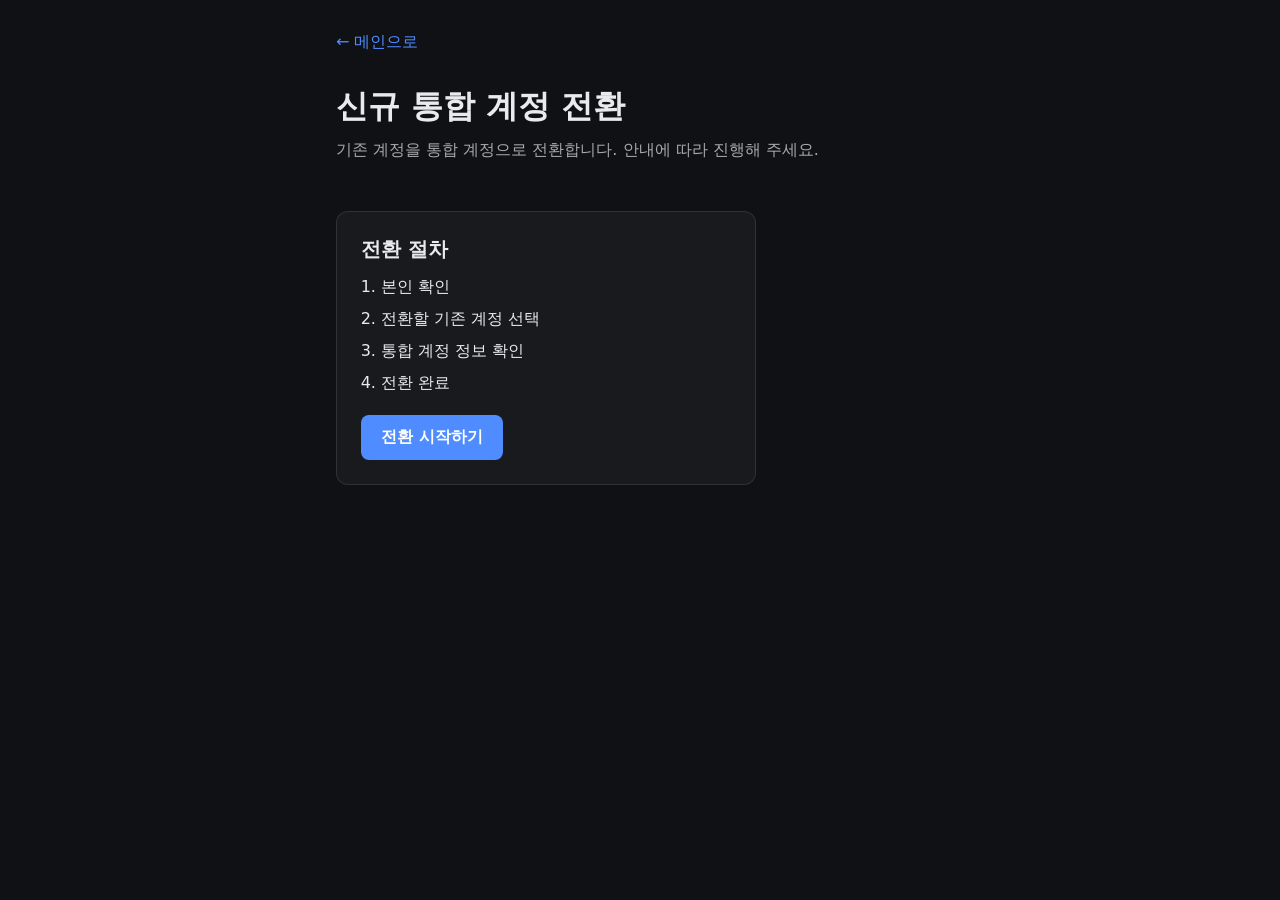
==== account-transfer.html @ d8d8a92e "feat: add account integration block and transfer page" ====
<!doctype html>
<html lang="ko">
  <head>
    <meta charset="utf-8" />
    <meta name="viewport" content="width=device-width, initial-scale=1" />
    <title>신규 통합 계정 전환</title>
    <link rel="stylesheet" href="css/style.css" />
  </head>
  <body>
    <main class="page">
      <nav class="page__nav">
        <a class="link-back" href="index.html">← 메인으로</a>
      </nav>

      <header class="page__header">
        <h1>신규 통합 계정 전환</h1>
        <p>기존 계정을 통합 계정으로 전환합니다. 안내에 따라 진행해 주세요.</p>
      </header>

      <section class="card">
        <h2 class="card__title">전환 절차</h2>
        <ol class="steps">
          <li>본인 확인</li>
          <li>전환할 기존 계정 선택</li>
          <li>통합 계정 정보 확인</li>
          <li>전환 완료</li>
        </ol>
        <a class="btn btn--primary" href="index.html">전환 시작하기</a>
      </section>
    </main>
    <script src="js/main.js"></script>
  </body>
</html>
---- css/style.css ----
:root {
  --color-bg: #0f1115;
  --color-fg: #e8eaed;
  --color-accent: #4f8cff;
  --space: 1rem;
}

* {
  box-sizing: border-box;
}

body {
  margin: 0;
  font-family: system-ui, -apple-system, "Segoe UI", Roboto, sans-serif;
  background: var(--color-bg);
  color: var(--color-fg);
}

.hero {
  min-height: 100vh;
  display: flex;
  flex-direction: column;
  align-items: center;
  justify-content: center;
  gap: var(--space);
  text-align: center;
  padding: var(--space);
}

.hero h1 {
  margin: 0;
  font-size: clamp(2rem, 6vw, 4rem);
  color: var(--color-accent);
}

.hero p {
  margin: 0;
  opacity: 0.7;
}

/* 카드 블럭 */
.card {
  width: min(420px, 90vw);
  margin-top: calc(var(--space) * 2);
  padding: calc(var(--space) * 1.5);
  background: rgba(255, 255, 255, 0.04);
  border: 1px solid rgba(255, 255, 255, 0.1);
  border-radius: 12px;
  text-align: left;
}

.card__title {
  margin: 0 0 0.5rem;
  font-size: 1.25rem;
}

.card__desc {
  margin: 0 0 var(--space);
  opacity: 0.7;
  line-height: 1.6;
}

/* 버튼 */
.btn {
  display: inline-block;
  padding: 0.75rem 1.25rem;
  border-radius: 8px;
  font-size: 1rem;
  font-weight: 600;
  text-decoration: none;
  cursor: pointer;
  transition: filter 0.15s ease;
}

.btn:hover {
  filter: brightness(1.1);
}

.btn--primary {
  background: var(--color-accent);
  color: #fff;
}

/* 일반 페이지 */
.page {
  max-width: 640px;
  margin: 0 auto;
  padding: calc(var(--space) * 2) var(--space);
  display: flex;
  flex-direction: column;
  gap: var(--space);
}

.page__nav {
  margin-bottom: var(--space);
}

.link-back {
  color: var(--color-accent);
  text-decoration: none;
}

.link-back:hover {
  text-decoration: underline;
}

.page__header h1 {
  margin: 0 0 0.5rem;
}

.page__header p {
  margin: 0;
  opacity: 0.7;
  line-height: 1.6;
}

.steps {
  margin: 0 0 var(--space);
  padding-left: 1.25rem;
  line-height: 2;
}
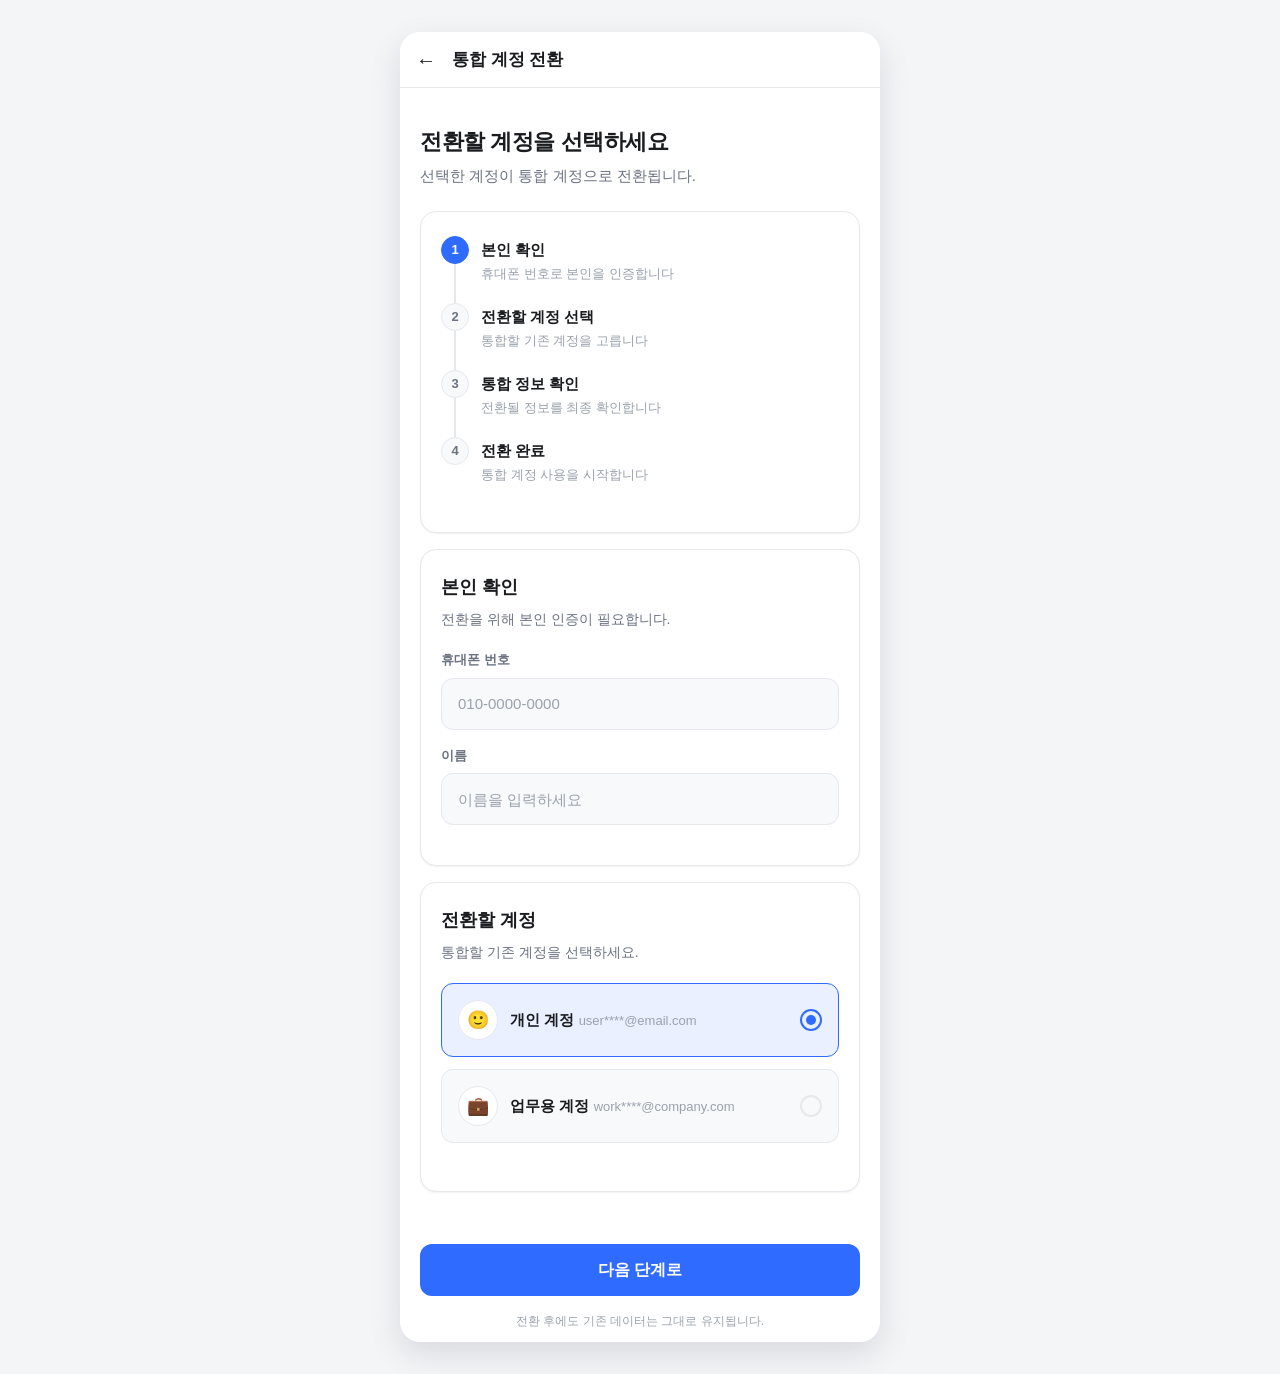
==== commit 4a62e948: "style: build proper mobile/web UX mockup design system" ====
--- a/account-transfer.html
+++ b/account-transfer.html
@@ -7,27 +7,116 @@
     <link rel="stylesheet" href="css/style.css" />
   </head>
   <body>
-    <main class="page">
-      <nav class="page__nav">
-        <a class="link-back" href="index.html">← 메인으로</a>
-      </nav>
-
-      <header class="page__header">
-        <h1>신규 통합 계정 전환</h1>
-        <p>기존 계정을 통합 계정으로 전환합니다. 안내에 따라 진행해 주세요.</p>
+    <div class="app">
+      <header class="appbar">
+        <a class="appbar__back" href="index.html" aria-label="뒤로 가기">←</a>
+        <h1 class="appbar__title">통합 계정 전환</h1>
       </header>
 
-      <section class="card">
-        <h2 class="card__title">전환 절차</h2>
-        <ol class="steps">
-          <li>본인 확인</li>
-          <li>전환할 기존 계정 선택</li>
-          <li>통합 계정 정보 확인</li>
-          <li>전환 완료</li>
-        </ol>
-        <a class="btn btn--primary" href="index.html">전환 시작하기</a>
-      </section>
-    </main>
+      <main class="content">
+        <section class="hero">
+          <h2 class="hero__title" style="font-size: 22px">
+            전환할 계정을 선택하세요
+          </h2>
+          <p class="hero__desc">선택한 계정이 통합 계정으로 전환됩니다.</p>
+        </section>
+
+        <!-- 진행 단계 -->
+        <section class="card" aria-label="전환 절차">
+          <ol class="steps">
+            <li class="steps__item steps__item--active">
+              <span class="steps__num">1</span>
+              <div class="steps__body">
+                <p class="steps__label">본인 확인</p>
+                <p class="steps__sub">휴대폰 번호로 본인을 인증합니다</p>
+              </div>
+            </li>
+            <li class="steps__item">
+              <span class="steps__num">2</span>
+              <div class="steps__body">
+                <p class="steps__label">전환할 계정 선택</p>
+                <p class="steps__sub">통합할 기존 계정을 고릅니다</p>
+              </div>
+            </li>
+            <li class="steps__item">
+              <span class="steps__num">3</span>
+              <div class="steps__body">
+                <p class="steps__label">통합 정보 확인</p>
+                <p class="steps__sub">전환될 정보를 최종 확인합니다</p>
+              </div>
+            </li>
+            <li class="steps__item">
+              <span class="steps__num">4</span>
+              <div class="steps__body">
+                <p class="steps__label">전환 완료</p>
+                <p class="steps__sub">통합 계정 사용을 시작합니다</p>
+              </div>
+            </li>
+          </ol>
+        </section>
+
+        <!-- 본인 확인 폼 -->
+        <section class="card">
+          <h3 class="card__title">본인 확인</h3>
+          <p class="card__desc">전환을 위해 본인 인증이 필요합니다.</p>
+
+          <div class="field">
+            <label class="field__label" for="phone">휴대폰 번호</label>
+            <input
+              class="field__input"
+              id="phone"
+              type="tel"
+              inputmode="numeric"
+              placeholder="010-0000-0000"
+            />
+          </div>
+
+          <div class="field">
+            <label class="field__label" for="name">이름</label>
+            <input
+              class="field__input"
+              id="name"
+              type="text"
+              placeholder="이름을 입력하세요"
+            />
+          </div>
+        </section>
+
+        <!-- 전환할 계정 목록 -->
+        <section class="card">
+          <h3 class="card__title">전환할 계정</h3>
+          <p class="card__desc">통합할 기존 계정을 선택하세요.</p>
+
+          <div class="account-list">
+            <label class="account account--selected">
+              <span class="account__avatar" aria-hidden="true">🙂</span>
+              <span class="account__meta">
+                <span class="account__name">개인 계정</span>
+                <span class="account__id">user****@email.com</span>
+              </span>
+              <span class="account__radio" aria-hidden="true"></span>
+            </label>
+
+            <label class="account">
+              <span class="account__avatar" aria-hidden="true">💼</span>
+              <span class="account__meta">
+                <span class="account__name">업무용 계정</span>
+                <span class="account__id">work****@company.com</span>
+              </span>
+              <span class="account__radio" aria-hidden="true"></span>
+            </label>
+          </div>
+        </section>
+      </main>
+
+      <!-- 하단 고정 액션 -->
+      <div class="actionbar">
+        <a class="btn btn--primary btn--block" href="index.html">
+          다음 단계로
+        </a>
+        <p class="helper-text">전환 후에도 기존 데이터는 그대로 유지됩니다.</p>
+      </div>
+    </div>
     <script src="js/main.js"></script>
   </body>
 </html>
--- a/css/style.css
+++ b/css/style.css
@@ -1,121 +1,508 @@
+/* =========================================================
+   Design Tokens
+   ========================================================= */
 :root {
-  --color-bg: #0f1115;
-  --color-fg: #e8eaed;
-  --color-accent: #4f8cff;
-  --space: 1rem;
-}
-
+  /* Color */
+  --color-bg: #f4f5f7;
+  --color-surface: #ffffff;
+  --color-surface-2: #f8f9fb;
+  --color-border: #e6e8ec;
+  --color-text: #1a1c1f;
+  --color-text-sub: #6b7280;
+  --color-text-weak: #9aa1ac;
+  --color-primary: #2f6bff;
+  --color-primary-press: #1f56e0;
+  --color-primary-weak: #eaf0ff;
+  --color-success: #12b76a;
+
+  /* Spacing */
+  --sp-1: 4px;
+  --sp-2: 8px;
+  --sp-3: 12px;
+  --sp-4: 16px;
+  --sp-5: 20px;
+  --sp-6: 24px;
+  --sp-8: 32px;
+  --sp-10: 40px;
+
+  /* Radius */
+  --r-sm: 8px;
+  --r-md: 12px;
+  --r-lg: 16px;
+  --r-xl: 20px;
+  --r-full: 999px;
+
+  /* Shadow */
+  --shadow-sm: 0 1px 2px rgba(16, 24, 40, 0.06);
+  --shadow-md: 0 4px 16px rgba(16, 24, 40, 0.08);
+  --shadow-lg: 0 12px 32px rgba(16, 24, 40, 0.12);
+
+  /* Layout */
+  --app-max: 480px;
+}
+
+/* =========================================================
+   Base
+   ========================================================= */
 * {
   box-sizing: border-box;
 }
 
+html,
 body {
   margin: 0;
-  font-family: system-ui, -apple-system, "Segoe UI", Roboto, sans-serif;
+  padding: 0;
+}
+
+body {
+  font-family: -apple-system, BlinkMacSystemFont, "Apple SD Gothic Neo",
+    "Pretendard", "Segoe UI", Roboto, "Noto Sans KR", sans-serif;
   background: var(--color-bg);
-  color: var(--color-fg);
-}
-
+  color: var(--color-text);
+  line-height: 1.5;
+  -webkit-font-smoothing: antialiased;
+}
+
+a {
+  color: inherit;
+  text-decoration: none;
+}
+
+ul,
+ol {
+  margin: 0;
+  padding: 0;
+  list-style: none;
+}
+
+/* =========================================================
+   App Shell (mobile-first, centered on web)
+   ========================================================= */
+.app {
+  max-width: var(--app-max);
+  min-height: 100vh;
+  margin: 0 auto;
+  background: var(--color-surface);
+  display: flex;
+  flex-direction: column;
+}
+
+/* App bar */
+.appbar {
+  position: sticky;
+  top: 0;
+  z-index: 10;
+  height: 56px;
+  display: flex;
+  align-items: center;
+  gap: var(--sp-2);
+  padding: 0 var(--sp-4);
+  background: rgba(255, 255, 255, 0.9);
+  backdrop-filter: saturate(180%) blur(8px);
+  border-bottom: 1px solid var(--color-border);
+}
+
+.appbar__back {
+  display: inline-flex;
+  align-items: center;
+  justify-content: center;
+  width: 36px;
+  height: 36px;
+  margin-left: -8px;
+  border-radius: var(--r-full);
+  font-size: 20px;
+  color: var(--color-text);
+}
+
+.appbar__back:active {
+  background: var(--color-surface-2);
+}
+
+.appbar__title {
+  font-size: 17px;
+  font-weight: 700;
+  margin: 0;
+}
+
+.appbar__brand {
+  font-size: 18px;
+  font-weight: 800;
+  letter-spacing: -0.02em;
+  color: var(--color-primary);
+}
+
+/* Main content */
+.content {
+  flex: 1;
+  padding: var(--sp-6) var(--sp-5) var(--sp-10);
+}
+
+/* =========================================================
+   Hero
+   ========================================================= */
 .hero {
-  min-height: 100vh;
+  padding: var(--sp-4) 0 var(--sp-6);
+}
+
+.hero__badge {
+  display: inline-block;
+  padding: 4px 10px;
+  margin-bottom: var(--sp-3);
+  background: var(--color-primary-weak);
+  color: var(--color-primary);
+  font-size: 12px;
+  font-weight: 700;
+  border-radius: var(--r-full);
+}
+
+.hero__title {
+  margin: 0 0 var(--sp-2);
+  font-size: 26px;
+  font-weight: 800;
+  letter-spacing: -0.02em;
+  line-height: 1.3;
+}
+
+.hero__desc {
+  margin: 0;
+  color: var(--color-text-sub);
+  font-size: 15px;
+}
+
+/* =========================================================
+   Card
+   ========================================================= */
+.card {
+  background: var(--color-surface);
+  border: 1px solid var(--color-border);
+  border-radius: var(--r-lg);
+  padding: var(--sp-6) var(--sp-5);
+  box-shadow: var(--shadow-sm);
+}
+
+.card + .card {
+  margin-top: var(--sp-4);
+}
+
+.card__icon {
+  width: 48px;
+  height: 48px;
+  display: flex;
+  align-items: center;
+  justify-content: center;
+  margin-bottom: var(--sp-4);
+  background: var(--color-primary-weak);
+  color: var(--color-primary);
+  border-radius: var(--r-md);
+  font-size: 24px;
+}
+
+.card__title {
+  margin: 0 0 var(--sp-2);
+  font-size: 18px;
+  font-weight: 700;
+}
+
+.card__desc {
+  margin: 0 0 var(--sp-5);
+  color: var(--color-text-sub);
+  font-size: 14px;
+}
+
+/* Benefit list */
+.benefits {
   display: flex;
   flex-direction: column;
+  gap: var(--sp-3);
+  margin-bottom: var(--sp-6);
+}
+
+.benefits li {
+  display: flex;
+  align-items: flex-start;
+  gap: var(--sp-2);
+  font-size: 14px;
+  color: var(--color-text);
+}
+
+.benefits li::before {
+  content: "✓";
+  flex-shrink: 0;
+  width: 20px;
+  height: 20px;
+  display: inline-flex;
   align-items: center;
   justify-content: center;
-  gap: var(--space);
+  background: var(--color-primary-weak);
+  color: var(--color-primary);
+  border-radius: var(--r-full);
+  font-size: 12px;
+  font-weight: 700;
+  margin-top: 1px;
+}
+
+/* =========================================================
+   Steps
+   ========================================================= */
+.steps {
+  display: flex;
+  flex-direction: column;
+  gap: 0;
+  margin-bottom: var(--sp-6);
+}
+
+.steps__item {
+  position: relative;
+  display: flex;
+  gap: var(--sp-3);
+  padding-bottom: var(--sp-5);
+}
+
+.steps__item:last-child {
+  padding-bottom: 0;
+}
+
+/* connector line */
+.steps__item:not(:last-child)::before {
+  content: "";
+  position: absolute;
+  left: 13px;
+  top: 28px;
+  bottom: 0;
+  width: 2px;
+  background: var(--color-border);
+}
+
+.steps__num {
+  flex-shrink: 0;
+  width: 28px;
+  height: 28px;
+  display: flex;
+  align-items: center;
+  justify-content: center;
+  background: var(--color-surface-2);
+  color: var(--color-text-sub);
+  border: 1px solid var(--color-border);
+  border-radius: var(--r-full);
+  font-size: 13px;
+  font-weight: 700;
+  z-index: 1;
+}
+
+.steps__item--active .steps__num {
+  background: var(--color-primary);
+  color: #fff;
+  border-color: var(--color-primary);
+}
+
+.steps__body {
+  padding-top: 3px;
+}
+
+.steps__label {
+  margin: 0;
+  font-size: 15px;
+  font-weight: 600;
+}
+
+.steps__sub {
+  margin: 2px 0 0;
+  font-size: 13px;
+  color: var(--color-text-weak);
+}
+
+/* =========================================================
+   Form
+   ========================================================= */
+.field {
+  margin-bottom: var(--sp-4);
+}
+
+.field__label {
+  display: block;
+  margin-bottom: var(--sp-2);
+  font-size: 13px;
+  font-weight: 600;
+  color: var(--color-text-sub);
+}
+
+.field__input {
+  width: 100%;
+  height: 52px;
+  padding: 0 var(--sp-4);
+  background: var(--color-surface-2);
+  border: 1px solid var(--color-border);
+  border-radius: var(--r-md);
+  font-size: 15px;
+  color: var(--color-text);
+  outline: none;
+  transition: border-color 0.15s ease, background 0.15s ease;
+}
+
+.field__input::placeholder {
+  color: var(--color-text-weak);
+}
+
+.field__input:focus {
+  border-color: var(--color-primary);
+  background: #fff;
+}
+
+/* Selectable account row */
+.account-list {
+  display: flex;
+  flex-direction: column;
+  gap: var(--sp-3);
+  margin-bottom: var(--sp-6);
+}
+
+.account {
+  display: flex;
+  align-items: center;
+  gap: var(--sp-3);
+  padding: var(--sp-4);
+  background: var(--color-surface-2);
+  border: 1px solid var(--color-border);
+  border-radius: var(--r-md);
+  cursor: pointer;
+  transition: border-color 0.15s ease, background 0.15s ease;
+}
+
+.account--selected {
+  border-color: var(--color-primary);
+  background: var(--color-primary-weak);
+}
+
+.account__avatar {
+  width: 40px;
+  height: 40px;
+  flex-shrink: 0;
+  display: flex;
+  align-items: center;
+  justify-content: center;
+  background: #fff;
+  border: 1px solid var(--color-border);
+  border-radius: var(--r-full);
+  font-size: 18px;
+}
+
+.account__meta {
+  flex: 1;
+  min-width: 0;
+}
+
+.account__name {
+  margin: 0;
+  font-size: 15px;
+  font-weight: 600;
+}
+
+.account__id {
+  margin: 2px 0 0;
+  font-size: 13px;
+  color: var(--color-text-weak);
+}
+
+.account__radio {
+  width: 22px;
+  height: 22px;
+  flex-shrink: 0;
+  border-radius: var(--r-full);
+  border: 2px solid var(--color-border);
+  position: relative;
+}
+
+.account--selected .account__radio {
+  border-color: var(--color-primary);
+}
+
+.account--selected .account__radio::after {
+  content: "";
+  position: absolute;
+  inset: 4px;
+  background: var(--color-primary);
+  border-radius: var(--r-full);
+}
+
+/* =========================================================
+   Buttons
+   ========================================================= */
+.btn {
+  display: inline-flex;
+  align-items: center;
+  justify-content: center;
+  gap: var(--sp-2);
+  height: 52px;
+  padding: 0 var(--sp-5);
+  border: none;
+  border-radius: var(--r-md);
+  font-size: 16px;
+  font-weight: 700;
+  font-family: inherit;
+  cursor: pointer;
+  transition: background 0.15s ease, transform 0.05s ease;
+  -webkit-tap-highlight-color: transparent;
+}
+
+.btn:active {
+  transform: scale(0.99);
+}
+
+.btn--primary {
+  background: var(--color-primary);
+  color: #fff;
+}
+
+.btn--primary:hover {
+  background: var(--color-primary-press);
+}
+
+.btn--ghost {
+  background: var(--color-surface-2);
+  color: var(--color-text);
+}
+
+.btn--block {
+  width: 100%;
+}
+
+/* Sticky bottom action bar (mobile pattern) */
+.actionbar {
+  position: sticky;
+  bottom: 0;
+  padding: var(--sp-3) var(--sp-5)
+    calc(var(--sp-3) + env(safe-area-inset-bottom, 0px));
+  background: linear-gradient(
+    to top,
+    var(--color-surface) 70%,
+    rgba(255, 255, 255, 0)
+  );
+}
+
+.helper-text {
+  margin: var(--sp-4) 0 0;
+  font-size: 12px;
+  color: var(--color-text-weak);
   text-align: center;
-  padding: var(--space);
-}
-
-.hero h1 {
-  margin: 0;
-  font-size: clamp(2rem, 6vw, 4rem);
-  color: var(--color-accent);
-}
-
-.hero p {
-  margin: 0;
-  opacity: 0.7;
-}
-
-/* 카드 블럭 */
-.card {
-  width: min(420px, 90vw);
-  margin-top: calc(var(--space) * 2);
-  padding: calc(var(--space) * 1.5);
-  background: rgba(255, 255, 255, 0.04);
-  border: 1px solid rgba(255, 255, 255, 0.1);
-  border-radius: 12px;
-  text-align: left;
-}
-
-.card__title {
-  margin: 0 0 0.5rem;
-  font-size: 1.25rem;
-}
-
-.card__desc {
-  margin: 0 0 var(--space);
-  opacity: 0.7;
-  line-height: 1.6;
-}
-
-/* 버튼 */
-.btn {
-  display: inline-block;
-  padding: 0.75rem 1.25rem;
-  border-radius: 8px;
-  font-size: 1rem;
-  font-weight: 600;
-  text-decoration: none;
-  cursor: pointer;
-  transition: filter 0.15s ease;
-}
-
-.btn:hover {
-  filter: brightness(1.1);
-}
-
-.btn--primary {
-  background: var(--color-accent);
-  color: #fff;
-}
-
-/* 일반 페이지 */
-.page {
-  max-width: 640px;
-  margin: 0 auto;
-  padding: calc(var(--space) * 2) var(--space);
-  display: flex;
-  flex-direction: column;
-  gap: var(--space);
-}
-
-.page__nav {
-  margin-bottom: var(--space);
-}
-
-.link-back {
-  color: var(--color-accent);
-  text-decoration: none;
-}
-
-.link-back:hover {
-  text-decoration: underline;
-}
-
-.page__header h1 {
-  margin: 0 0 0.5rem;
-}
-
-.page__header p {
-  margin: 0;
-  opacity: 0.7;
-  line-height: 1.6;
-}
-
-.steps {
-  margin: 0 0 var(--space);
-  padding-left: 1.25rem;
-  line-height: 2;
-}
+}
+
+/* =========================================================
+   Responsive — web (wider viewport)
+   ========================================================= */
+@media (min-width: 768px) {
+  body {
+    padding: var(--sp-8) 0;
+  }
+
+  .app {
+    min-height: auto;
+    border-radius: var(--r-xl);
+    box-shadow: var(--shadow-lg);
+    overflow: hidden;
+  }
+
+  .actionbar {
+    position: static;
+    background: none;
+  }
+}
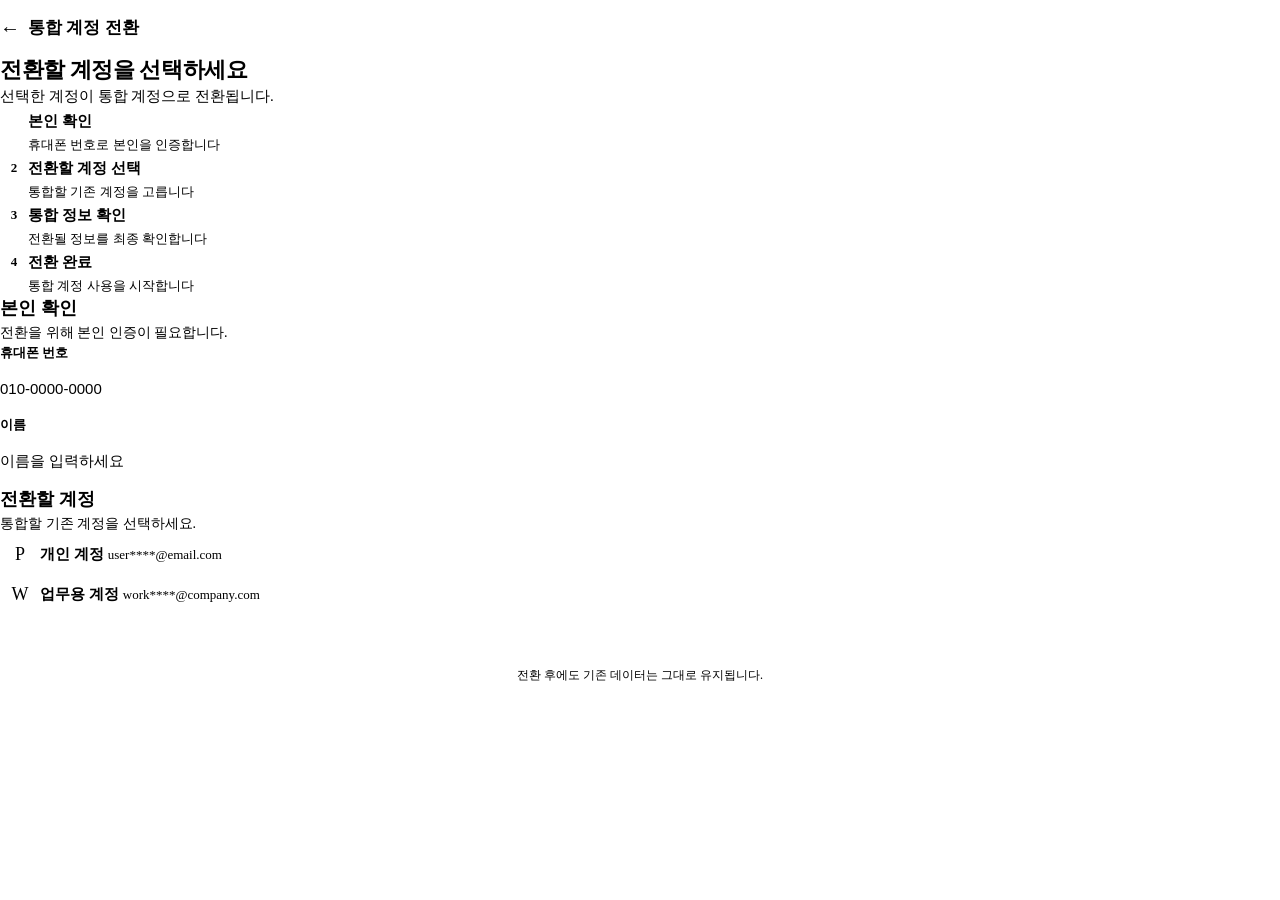
==== commit f637e06f: "fix: remove region toggle and emojis, make S3 auto-discovered per plan" ====
--- a/account-transfer.html
+++ b/account-transfer.html
@@ -89,7 +89,7 @@
 
           <div class="account-list">
             <label class="account account--selected">
-              <span class="account__avatar" aria-hidden="true">🙂</span>
+              <span class="account__avatar" aria-hidden="true">P</span>
               <span class="account__meta">
                 <span class="account__name">개인 계정</span>
                 <span class="account__id">user****@email.com</span>
@@ -98,7 +98,7 @@
             </label>
 
             <label class="account">
-              <span class="account__avatar" aria-hidden="true">💼</span>
+              <span class="account__avatar" aria-hidden="true">W</span>
               <span class="account__meta">
                 <span class="account__name">업무용 계정</span>
                 <span class="account__id">work****@company.com</span>
--- a/css/style.css
+++ b/css/style.css
@@ -1,45 +1,7 @@
 /* =========================================================
-   Design Tokens
-   ========================================================= */
-:root {
-  /* Color */
-  --color-bg: #f4f5f7;
-  --color-surface: #ffffff;
-  --color-surface-2: #f8f9fb;
-  --color-border: #e6e8ec;
-  --color-text: #1a1c1f;
-  --color-text-sub: #6b7280;
-  --color-text-weak: #9aa1ac;
-  --color-primary: #2f6bff;
-  --color-primary-press: #1f56e0;
-  --color-primary-weak: #eaf0ff;
-  --color-success: #12b76a;
-
-  /* Spacing */
-  --sp-1: 4px;
-  --sp-2: 8px;
-  --sp-3: 12px;
-  --sp-4: 16px;
-  --sp-5: 20px;
-  --sp-6: 24px;
-  --sp-8: 32px;
-  --sp-10: 40px;
-
-  /* Radius */
-  --r-sm: 8px;
-  --r-md: 12px;
-  --r-lg: 16px;
-  --r-xl: 20px;
-  --r-full: 999px;
-
-  /* Shadow */
-  --shadow-sm: 0 1px 2px rgba(16, 24, 40, 0.06);
-  --shadow-md: 0 4px 16px rgba(16, 24, 40, 0.08);
-  --shadow-lg: 0 12px 32px rgba(16, 24, 40, 0.12);
-
-  /* Layout */
-  --app-max: 480px;
-}
+   style.css — Base 리셋 + 앱 셸/기존 컴포넌트
+   토큰은 tokens.css에서 로드된다. 로드 순서: tokens.css → style.css → components.css → [page].css
+   ========================================================= */
 
 /* =========================================================
    Base
@@ -55,8 +17,7 @@
 }
 
 body {
-  font-family: -apple-system, BlinkMacSystemFont, "Apple SD Gothic Neo",
-    "Pretendard", "Segoe UI", Roboto, "Noto Sans KR", sans-serif;
+  font-family: var(--font-sans);
   background: var(--color-bg);
   color: var(--color-text);
   line-height: 1.5;
@@ -97,7 +58,7 @@
   align-items: center;
   gap: var(--sp-2);
   padding: 0 var(--sp-4);
-  background: rgba(255, 255, 255, 0.9);
+  background: var(--surface);
   backdrop-filter: saturate(180%) blur(8px);
   border-bottom: 1px solid var(--color-border);
 }
@@ -182,6 +143,26 @@
 
 .card + .card {
   margin-top: var(--sp-4);
+}
+
+/* Clickable category card */
+.cat-card {
+  display: block;
+  color: inherit;
+  transition: box-shadow var(--dur-standard) var(--ease-standard),
+    transform 0.08s ease, border-color 0.12s ease;
+}
+.cat-card:hover {
+  box-shadow: var(--shadow-md);
+  border-color: var(--color-primary);
+}
+.cat-card:active { transform: scale(0.995); }
+.cat-card__go {
+  display: inline-block;
+  margin-top: var(--sp-4);
+  color: var(--color-primary);
+  font-size: var(--fs-body-s);
+  font-weight: var(--fw-semibold);
 }
 
 .card__icon {
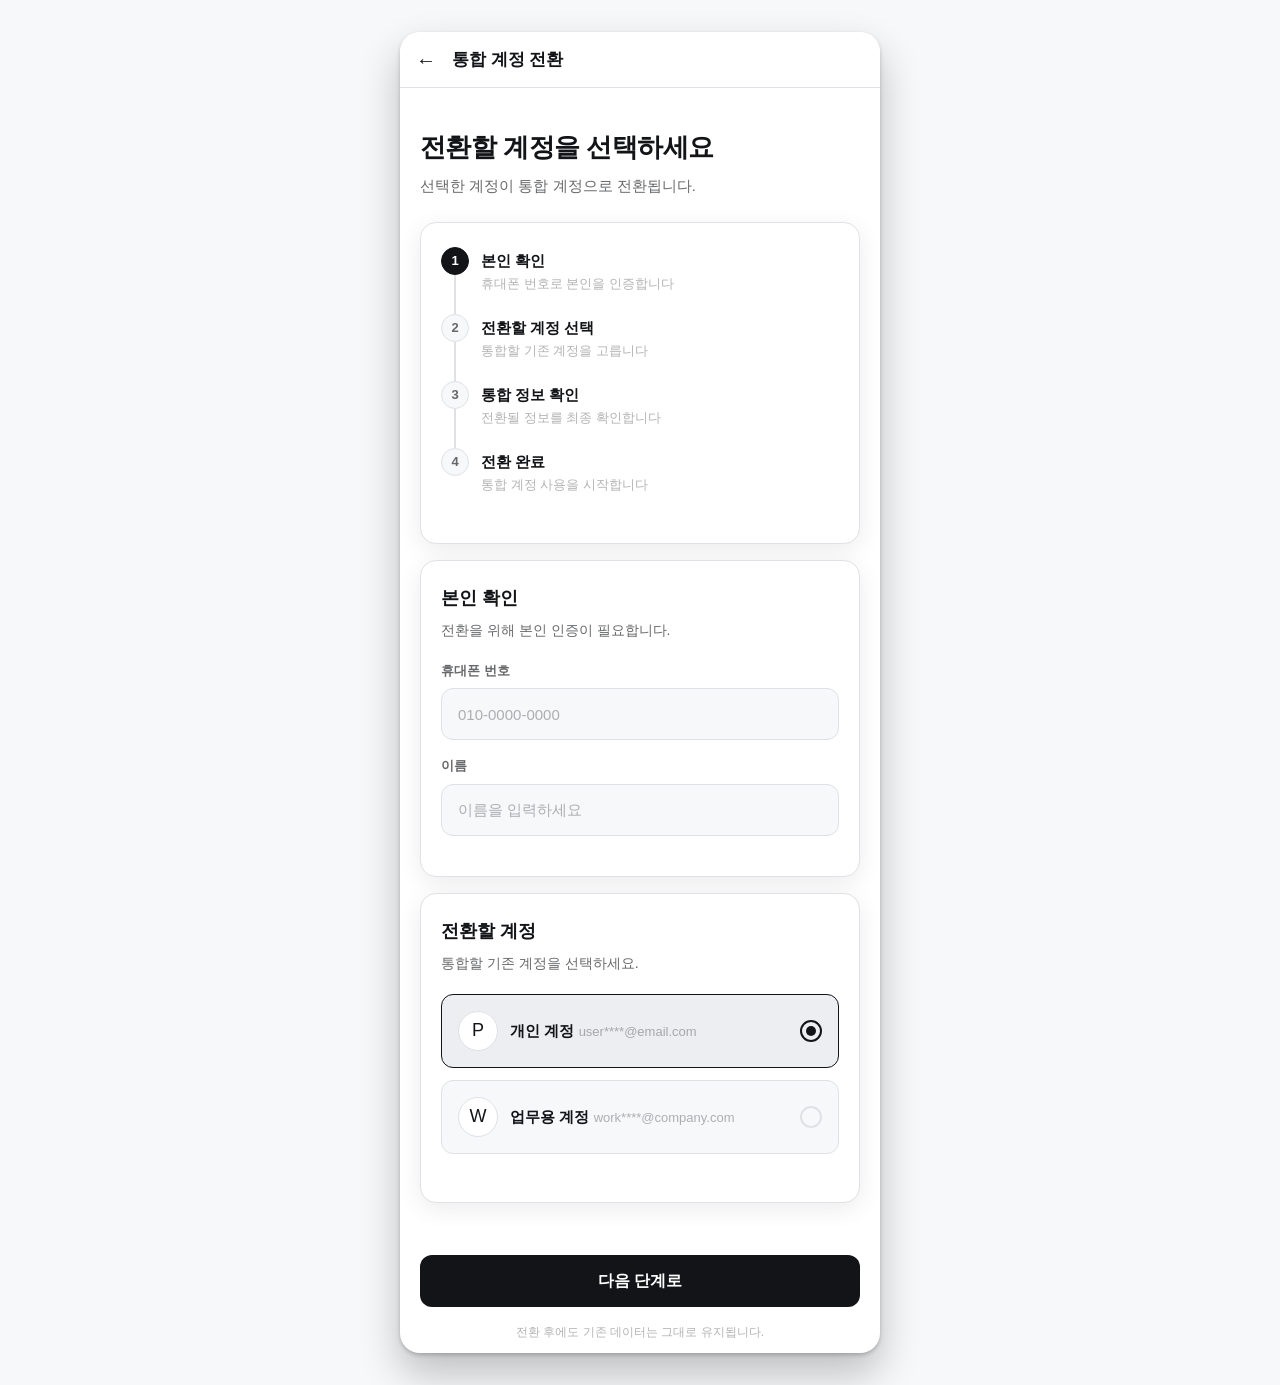
==== commit 4ee1398a: "fix: expert-review pass — token/doc sync, typography floors, dead CSS, dark-theme knobs" ====
--- a/account-transfer.html
+++ b/account-transfer.html
@@ -4,7 +4,9 @@
     <meta charset="utf-8" />
     <meta name="viewport" content="width=device-width, initial-scale=1" />
     <title>신규 통합 계정 전환</title>
+    <link rel="stylesheet" href="css/tokens.css" />
     <link rel="stylesheet" href="css/style.css" />
+    <link rel="stylesheet" href="css/components.css" />
   </head>
   <body>
     <div class="app">
@@ -15,7 +17,7 @@
 
       <main class="content">
         <section class="hero">
-          <h2 class="hero__title" style="font-size: 22px">
+          <h2 class="hero__title">
             전환할 계정을 선택하세요
           </h2>
           <p class="hero__desc">선택한 계정이 통합 계정으로 전환됩니다.</p>
--- a/css/tokens.css
+++ b/css/tokens.css
@@ -0,0 +1,136 @@
+/* =========================================================
+   tokens.css — 디자인 토큰 레이어 (DESIGN.md §3 SSOT)
+   모든 페이지가 가장 먼저 로드한다. 값 정의는 DESIGN.md 참고.
+   컴포넌트/페이지 CSS는 이 변수만 참조하며, 여기 외에서 토큰을 재정의하지 않는다.
+   ========================================================= */
+
+/* Asta Sans — Pleos 공식 서체 (한글·영문 지원, OFL 라이선스, 가변 100~900) */
+@font-face {
+  font-family: "Asta Sans";
+  src: url("../assets/fonts/AstaSans-VariableFont_wght.ttf") format("truetype-variations");
+  font-weight: 100 900;
+  font-style: normal;
+  font-display: swap;
+}
+
+:root {
+  /* ---- Basic scale (Light) ---- */
+  --basic-00: #ffffff; --basic-50: #f7f8fa; --basic-100: #edeef2;
+  --basic-200: #e0e1e6; --basic-300: #c7c9ce; --basic-400: #a4a8ae;
+  --basic-500: #686a72; --basic-600: #44464e; --basic-700: #313236;
+  --basic-800: #1d1e21; --basic-900: #131417;
+
+  /* ---- Semantic (Light) ---- */
+  --bg-primary: var(--basic-50);
+  --bg-secondary: var(--basic-00);
+  --bg-popup: var(--basic-00);
+  --surface: var(--basic-00);
+  --surface-low: var(--basic-50);
+  --surface-high: var(--basic-100);
+  --surface-accent: var(--basic-200);
+  --border: var(--basic-200);
+  --text-primary: var(--basic-900);
+  --text-secondary: rgba(19, 20, 23, 0.84);
+  --text-tertiary: rgba(19, 20, 23, 0.64);
+  --text-quaternary: rgba(19, 20, 23, 0.32);
+  --field-bg: var(--basic-00);
+  --field-focused: var(--basic-700);
+
+  /* ---- Informative accents — 상태 시맨틱 전용(성공/정보/오류). 일반 강조에 쓰지 않는다 ---- */
+  --success: #02c265; --info: #0064ff; --danger: #fe3d16; --accent: #5a46fa;
+
+  /* ---- Static (테마 불변 — Overlay/Toast 등 위에 얹히는 요소) ---- */
+  --static-dark-200: rgba(19, 20, 23, 0.84);  /* basic_static_dark_200 — Toast 배경 */
+  --static-white: #ffffff;                     /* basic_static_light_100 */
+
+  /* ---- Primary 강조 = 무채색 (Pleos 위계: basic 스케일. 파랑 아님) ---- */
+  --primary: var(--basic-900);
+  --primary-press: var(--basic-700);
+  --primary-weak: var(--basic-100);
+
+  /* ---- Typography — Pleos Typography 스케일 (web-scaled, 위계·비율 유지) ----
+     Headline·Title: Extra Bold/Bold · Body: Strong/Normal · Label: Normal */
+  --font-sans: "Asta Sans", -apple-system, BlinkMacSystemFont,
+    "Apple SD Gothic Neo", "Pretendard", "Segoe UI", Roboto, "Noto Sans KR", sans-serif;
+  --fs-headline-l: 32px; --fs-headline-m: 30px; --fs-headline-s: 26px; /* 60/56/48 */
+  --fs-title-l: 22px; --fs-title-m: 20px; --fs-title-s: 18px;          /* 40/36/32 */
+  --fs-body-l: 16px; --fs-body-m: 15px; --fs-body-s: 14px;             /* 30/28/26 */
+  --fs-label-m: 13px; --fs-label-s: 12px;                              /* 24/20 */
+  --lh-base: 1.5;                       /* 가독성: line-height ≥ 1.5 */
+  --fw-extrabold: 800;                  /* Headline/Title: Extra Bold */
+  --fw-bold: 700;                       /* Headline/Title: Bold */
+  --fw-semibold: 700;                   /* (구명칭 별칭 = Bold, 점진 폐기) */
+  --fw-strong: 600;                     /* Body: Strong */
+  --fw-regular: 400;                    /* Body/Label: Normal */
+
+  /* ---- Spacing ---- */
+  --sp-1: 4px; --sp-2: 8px; --sp-3: 12px; --sp-4: 16px;
+  --sp-5: 20px; --sp-6: 24px; --sp-8: 32px; --sp-10: 40px;
+
+  /* ---- Radius ---- */
+  --r-xs: 6px; --r-sm: 8px; --r-md: 12px; --r-lg: 16px; --r-xl: 20px; --r-full: 999px;
+
+  /* ---- Elevation ---- */
+  --shadow-1: 0 6px 24px rgba(0, 0, 0, 0.08);
+  --shadow-2: 0 8px 32px rgba(0, 0, 0, 0.16), 0 2px 2px rgba(0, 0, 0, 0.08);
+  --shadow-3: 0 20px 40px rgba(0, 0, 0, 0.24), 0 2px 4px rgba(0, 0, 0, 0.2);
+
+  /* ---- Motion ---- */
+  --ease-standard: cubic-bezier(0.16, 1, 0.3, 1);
+  --dur-standard: 300ms;
+
+  /* ---- Icon ---- */
+  --icon-stroke: 1.5px;
+
+  /* ---- Layout ---- */
+  --app-max: 480px;
+
+  /* ---- Component knobs (원본: knob_off=basic_00/basic_400 · knob_on=basic_00/basic_900 ·
+     slider_knob=basic_00/alpha_dark_300) ---- */
+  --knob-switch: var(--basic-00);
+  --knob-switch-on: var(--basic-00);
+  --knob-slider: var(--basic-00);
+
+  /* ---- One ID 스킨 (실서비스 스타일 매핑 — DESIGN.md §5) ---- */
+  --oneid-radius: var(--r-xs);         /* 버튼/입력/카드 라운드 (6px) */
+  --oneid-btn-bg: var(--basic-900);    /* 블랙 필 버튼 */
+  --oneid-btn-fg: var(--basic-00);
+  --oneid-btn-h: 52px;
+  --oneid-line: var(--basic-200);      /* 카드/입력 테두리 */
+
+  /* ---- Back-compat aliases (기존 셸 컴포넌트용 → DESIGN 토큰 매핑) ---- */
+  --color-bg: var(--bg-primary);
+  --color-surface: var(--surface);
+  --color-surface-2: var(--surface-low);
+  --color-border: var(--border);
+  --color-text: var(--text-primary);
+  --color-text-sub: var(--text-tertiary);
+  --color-text-weak: var(--text-quaternary);
+  --color-primary: var(--primary);
+  --color-primary-press: var(--primary-press);
+  --color-primary-weak: var(--primary-weak);
+  --color-success: var(--success);
+  --shadow-sm: var(--shadow-1);
+  --shadow-md: var(--shadow-2);
+  --shadow-lg: var(--shadow-3);
+}
+
+/* Dark theme — data-theme="dark" */
+:root[data-theme="dark"] {
+  color-scheme: dark;
+  --basic-00: #131417; --basic-50: #1d1e21; --basic-100: #313236;
+  --basic-200: #44464e; --basic-300: #686a72; --basic-400: #a4a8ae;
+  --basic-500: #c7c9ce; --basic-600: #e0e1e6; --basic-700: #edeef2;
+  --basic-800: #f7f8fa; --basic-900: #ffffff;
+  --text-primary: var(--basic-900);
+  --text-secondary: rgba(255, 255, 255, 0.84);
+  --text-tertiary: rgba(255, 255, 255, 0.64);
+  --text-quaternary: rgba(255, 255, 255, 0.32);
+  --success: #00e074; --info: #0082ff; --danger: #ff4c28; --accent: #6a57ff;
+  --surface: var(--basic-50);
+  --surface-low: var(--basic-00);
+  --bg-popup: var(--basic-100);
+  --knob-switch: var(--basic-400);
+  --knob-switch-on: var(--basic-900);
+  --knob-slider: rgba(19, 20, 23, 0.3); /* alpha_dark_300(다크) */
+}
--- a/css/style.css
+++ b/css/style.css
@@ -20,7 +20,7 @@
   font-family: var(--font-sans);
   background: var(--color-bg);
   color: var(--color-text);
-  line-height: 1.5;
+  line-height: var(--lh-base);
   -webkit-font-smoothing: antialiased;
 }
 
@@ -121,7 +121,7 @@
   font-size: 26px;
   font-weight: 800;
   letter-spacing: -0.02em;
-  line-height: 1.3;
+  line-height: var(--lh-base);
 }
 
 .hero__desc {
@@ -272,7 +272,7 @@
 
 .steps__item--active .steps__num {
   background: var(--color-primary);
-  color: #fff;
+  color: var(--basic-00);
   border-color: var(--color-primary);
 }
 
@@ -326,7 +326,7 @@
 
 .field__input:focus {
   border-color: var(--color-primary);
-  background: #fff;
+  background: var(--surface);
 }
 
 /* Selectable account row */
@@ -361,7 +361,7 @@
   display: flex;
   align-items: center;
   justify-content: center;
-  background: #fff;
+  background: var(--surface);
   border: 1px solid var(--color-border);
   border-radius: var(--r-full);
   font-size: 18px;
@@ -403,48 +403,6 @@
   inset: 4px;
   background: var(--color-primary);
   border-radius: var(--r-full);
-}
-
-/* =========================================================
-   Buttons
-   ========================================================= */
-.btn {
-  display: inline-flex;
-  align-items: center;
-  justify-content: center;
-  gap: var(--sp-2);
-  height: 52px;
-  padding: 0 var(--sp-5);
-  border: none;
-  border-radius: var(--r-md);
-  font-size: 16px;
-  font-weight: 700;
-  font-family: inherit;
-  cursor: pointer;
-  transition: background 0.15s ease, transform 0.05s ease;
-  -webkit-tap-highlight-color: transparent;
-}
-
-.btn:active {
-  transform: scale(0.99);
-}
-
-.btn--primary {
-  background: var(--color-primary);
-  color: #fff;
-}
-
-.btn--primary:hover {
-  background: var(--color-primary-press);
-}
-
-.btn--ghost {
-  background: var(--color-surface-2);
-  color: var(--color-text);
-}
-
-.btn--block {
-  width: 100%;
 }
 
 /* Sticky bottom action bar (mobile pattern) */
--- a/css/components.css
+++ b/css/components.css
@@ -0,0 +1,551 @@
+/* =========================================================
+   components.css — DESIGN.md §4 웹 컴포넌트 라이브러리
+   토큰(tokens.css)만 참조. 재사용: components.html(갤러리) + showcase.html.
+   ========================================================= */
+
+/* ---------------------------------------------------------
+   Button — Basic / Filled / Switch, md/sm, states
+   --------------------------------------------------------- */
+.btn {
+  display: inline-flex;
+  align-items: center;
+  justify-content: center;
+  gap: var(--sp-2);
+  height: 52px;
+  padding: 0 var(--sp-5);
+  border: none;
+  border-radius: var(--r-md);
+  font-family: inherit;
+  font-size: var(--fs-body-l);
+  font-weight: var(--fw-semibold);
+  color: var(--text-primary);
+  background: transparent;
+  cursor: pointer;
+  transition: background var(--dur-standard) var(--ease-standard), transform 0.06s ease;
+  -webkit-tap-highlight-color: transparent;
+}
+.btn:active,
+.btn.is-pressed { transform: scale(0.99); }
+.btn--sm { height: 40px; padding: 0 var(--sp-4); font-size: var(--fs-body-s); }
+.btn--md { height: 52px; }
+.btn--block { width: 100%; }
+
+/* Filled = 강조 (--primary = basic_900, One ID 스킨과 동일 무채색) */
+.btn--filled { background: var(--primary); color: var(--basic-00); }
+.btn--filled:hover { background: var(--primary-press); }
+.btn--filled.is-pressed,
+.btn--filled:active { background: var(--primary-press); }
+
+/* Basic = 보조 (alpha) */
+.btn--basic { background: var(--surface-high); color: var(--text-primary); }
+.btn--basic:hover { background: var(--surface-accent); }
+
+/* Switch(=selectable) 스타일 버튼 */
+.btn--switch { background: var(--surface); border: 1px solid var(--border); }
+.btn--switch.is-selected { border-color: var(--primary); color: var(--primary); }
+
+.btn:disabled,
+.btn.is-disabled {
+  background: var(--surface-high);
+  color: var(--text-quaternary);
+  cursor: not-allowed;
+  pointer-events: none;
+}
+
+/* Back-compat: 기존 .btn--primary는 filled로 동작 */
+.btn--primary { background: var(--primary); color: var(--basic-00); }
+.btn--primary:hover { background: var(--primary-press); }
+.btn--ghost { background: var(--surface-low); color: var(--text-primary); }
+
+/* ---------------------------------------------------------
+   Switch (toggle)
+   --------------------------------------------------------- */
+.switch {
+  position: relative;
+  display: inline-flex;
+  align-items: center;
+  width: 52px;
+  height: 30px;
+  flex-shrink: 0;
+  border-radius: var(--r-full);
+  background: var(--surface-accent);
+  cursor: pointer;
+  transition: background var(--dur-standard) var(--ease-standard);
+}
+.switch__knob {
+  position: absolute;
+  left: 3px;
+  width: 24px;
+  height: 24px;
+  border-radius: var(--r-full);
+  background: var(--knob-switch);
+  box-shadow: var(--shadow-1);
+  transition: transform var(--dur-standard) var(--ease-standard);
+}
+.switch.is-on { background: var(--success); }
+.switch.is-on .switch__knob { transform: translateX(22px); background: var(--knob-switch-on); }
+.switch.is-disabled { opacity: 0.4; pointer-events: none; }
+
+/* ---------------------------------------------------------
+   Dropdown
+   Root · Label · Prefix · Suffix · Container / Medium·Small
+   --------------------------------------------------------- */
+.dropdown { position: relative; display: inline-flex; flex-direction: column; }
+.dropdown__trigger {
+  display: inline-flex;
+  align-items: center;
+  gap: var(--sp-2);
+  height: 48px;
+  padding: 0 var(--sp-4);
+  border: 1px solid var(--border);
+  border-radius: var(--r-md);
+  background: var(--surface);
+  color: var(--text-primary);
+  font-size: var(--fs-body-m);
+  font-family: inherit;
+  cursor: pointer;
+  transition: background var(--dur-standard) var(--ease-standard), border-color 0.12s ease;
+}
+.dropdown--sm .dropdown__trigger { height: 40px; padding: 0 var(--sp-3); font-size: var(--fs-body-s); }
+.dropdown__prefix { display: inline-flex; font-size: 18px; }
+.dropdown__label { flex: 1; text-align: left; white-space: nowrap; }
+.dropdown__suffix { color: var(--text-tertiary); transition: transform var(--dur-standard) var(--ease-standard); }
+.dropdown.is-pressed .dropdown__trigger { background: var(--surface-high); }
+.dropdown.is-open .dropdown__suffix { transform: rotate(180deg); }
+.dropdown.is-disabled .dropdown__trigger { color: var(--text-quaternary); pointer-events: none; }
+.dropdown__container {
+  position: absolute;
+  top: calc(100% + var(--sp-1));
+  left: 0;
+  min-width: 100%;
+  padding: var(--sp-1);
+  border: 1px solid var(--border);
+  border-radius: var(--r-md);
+  background: var(--surface);
+  box-shadow: var(--shadow-2);
+  z-index: 20;
+  display: none;
+}
+.dropdown.is-open .dropdown__container { display: block; }
+.dropdown__item {
+  display: flex;
+  align-items: center;
+  gap: var(--sp-2);
+  padding: var(--sp-3);
+  border-radius: var(--r-sm);
+  font-size: var(--fs-body-m);
+  cursor: pointer;
+  white-space: nowrap;
+}
+.dropdown__item:hover { background: var(--surface-low); }
+.dropdown__item--selected { color: var(--primary); font-weight: var(--fw-semibold); }
+.dropdown__item--selected::after { content: "✓"; margin-left: auto; }
+
+/* ---------------------------------------------------------
+   Tabs (Segmented) — Box / Line, Fitted
+   --------------------------------------------------------- */
+.tabs { display: inline-flex; }
+.tabs--fitted { display: flex; width: 100%; }
+.tabs__list { display: inline-flex; gap: var(--sp-1); position: relative; }
+.tabs--fitted .tabs__list { display: flex; width: 100%; }
+.tabs--fitted .tabs__tab { flex: 1; }
+
+.tabs__tab {
+  display: inline-flex;
+  align-items: center;
+  justify-content: center;
+  gap: var(--sp-1);
+  padding: var(--sp-2) var(--sp-4);
+  border: none;
+  background: transparent;
+  color: var(--text-tertiary);
+  font-family: inherit;
+  font-size: var(--fs-body-s);
+  font-weight: var(--fw-semibold);
+  cursor: pointer;
+  transition: color 0.12s ease, background var(--dur-standard) var(--ease-standard);
+}
+
+/* Box: 회색 컨테이너 + 흰 pill */
+.tabs--box .tabs__list {
+  background: var(--surface-high);
+  border-radius: var(--r-md);
+  padding: var(--sp-1);
+}
+.tabs--box .tabs__tab { border-radius: var(--r-sm); }
+.tabs--box .tabs__tab.is-pressed { background: var(--surface-accent); }
+.tabs--box .tabs__tab--selected {
+  background: var(--surface);
+  color: var(--text-primary);
+  box-shadow: var(--shadow-1);
+}
+
+/* Line: 선택 항목 밑줄 */
+.tabs--line .tabs__list { border-bottom: 1px solid var(--border); }
+.tabs--line .tabs__tab { padding: var(--sp-3) var(--sp-4); position: relative; }
+.tabs--line .tabs__tab--selected { color: var(--text-primary); }
+.tabs--line .tabs__tab--selected::after {
+  content: "";
+  position: absolute;
+  left: var(--sp-2); right: var(--sp-2); bottom: -1px;
+  height: 2px;
+  background: var(--text-primary);
+}
+
+/* ---------------------------------------------------------
+   Indicator (page dots) — Wide / Narrow
+   --------------------------------------------------------- */
+.indicator { display: inline-flex; align-items: center; }
+.indicator--wide { gap: 16px; }   /* pitch 24 = 8 dot + 16 gap */
+.indicator--narrow { gap: 8px; }  /* pitch 16 = 8 dot + 8 gap */
+.indicator__dot {
+  width: 8px; height: 8px;
+  border-radius: var(--r-full);
+  background: var(--text-primary);
+  opacity: 0.32;
+  transition: opacity var(--dur-standard) var(--ease-standard);
+}
+.indicator__dot--active { opacity: 1; }
+
+/* ---------------------------------------------------------
+   Page Navigation — Main / Depth
+   --------------------------------------------------------- */
+.pagenav {
+  display: flex;
+  align-items: center;
+  gap: var(--sp-2);
+  height: 56px;
+  padding: 0 var(--sp-4);
+  border-bottom: 1px solid var(--border);
+  background: var(--surface);
+}
+.pagenav__back {
+  display: inline-flex; align-items: center; justify-content: center;
+  width: 32px; height: 32px; margin-left: -6px;
+  font-size: 20px; color: var(--text-primary);
+  border-radius: var(--r-full); cursor: pointer;
+}
+.pagenav__appicon {
+  width: 28px; height: 28px; border-radius: var(--r-sm);
+  display: inline-flex; align-items: center; justify-content: center;
+  background: var(--primary-weak); color: var(--primary); font-size: 15px;
+}
+.pagenav__titles { display: flex; flex-direction: column; line-height: var(--lh-base); }
+.pagenav__title { font-size: var(--fs-title-s); font-weight: var(--fw-semibold); }
+.pagenav__subtitle { font-size: var(--fs-label-s); color: var(--text-tertiary); }
+.pagenav__menu { display: inline-flex; align-items: center; gap: var(--sp-1); }
+.pagenav__suffix {
+  margin-left: auto;
+  width: 32px; height: 32px;
+  display: inline-flex; align-items: center; justify-content: center;
+  color: var(--text-secondary); cursor: pointer; border-radius: var(--r-full);
+}
+
+/* ---------------------------------------------------------
+   Controllers — Slider (Basic/Floating/Centered), Stepper
+   --------------------------------------------------------- */
+.slider { display: flex; align-items: center; gap: var(--sp-3); width: 100%; }
+.slider__icon { color: var(--text-secondary); font-size: 18px; }
+.slider__track {
+  position: relative; flex: 1; height: 8px;
+  border-radius: var(--r-full);
+  background: var(--surface-accent);
+}
+.slider__fill {
+  position: absolute; left: 0; top: 0; height: 100%;
+  border-radius: var(--r-full);
+  background: var(--primary);
+}
+.slider__handle {
+  position: absolute; top: 50%; transform: translate(-50%, -50%);
+  width: 24px; height: 24px; border-radius: var(--r-full);
+  background: var(--knob-slider); box-shadow: var(--shadow-2);
+  cursor: grab;
+}
+.slider__handle:active { cursor: grabbing; }
+.slider--floating .slider__track { background: var(--surface-high); box-shadow: var(--shadow-1); }
+.slider--centered .slider__fill {
+  background: linear-gradient(90deg, var(--info), var(--danger));
+}
+
+.stepper {
+  display: inline-flex; align-items: center;
+  border: 1px solid var(--border); border-radius: var(--r-md);
+  background: var(--surface); overflow: hidden;
+}
+.stepper__btn {
+  width: 44px; height: 48px; border: none; background: transparent;
+  font-size: 20px; color: var(--text-primary); cursor: pointer;
+  transition: background 0.12s ease;
+}
+.stepper__btn:hover { background: var(--surface-low); }
+.stepper__btn:disabled { color: var(--text-quaternary); cursor: not-allowed; }
+.stepper__value {
+  min-width: 64px; text-align: center;
+  font-size: var(--fs-body-m); font-weight: var(--fw-semibold);
+  border-left: 1px solid var(--border); border-right: 1px solid var(--border);
+  align-self: stretch; display: inline-flex; align-items: center; justify-content: center;
+}
+
+/* ---------------------------------------------------------
+   Text Field (Fields) — Root·Field·Cursor·Placeholder·Suffix
+   States: Enabled(회색 테두리)/Focused(블랙 테두리)/Typing(+clear)/
+   Entered/Error(레드 테두리+헬퍼)/Read-only(회색 배경)
+   --------------------------------------------------------- */
+.tfield { position: relative; display: flex; align-items: center; width: 100%; }
+.tfield__input {
+  width: 100%;
+  height: 52px;
+  padding: 0 var(--sp-4);
+  background: var(--surface);
+  border: 1px solid var(--border);
+  border-radius: var(--r-md);
+  font-family: inherit;
+  font-size: var(--fs-body-m);
+  color: var(--text-primary);
+  outline: none;
+  transition: border-color 0.15s ease, background 0.15s ease;
+}
+.tfield__input::placeholder { color: var(--text-quaternary); }
+.tfield__input:focus { border-color: var(--field-focused); }
+.tfield__input.is-invalid { border-color: var(--danger); }
+.tfield__input:read-only { background: var(--surface-high); }
+.tfield__input:disabled { background: var(--surface-high); color: var(--text-quaternary); }
+.tfield--sm .tfield__input { height: 40px; font-size: var(--fs-body-s); }
+/* Typing 상태의 clear(X) — 어두운 원형 배경 + 흰 X */
+.tfield__clear {
+  position: absolute;
+  right: var(--sp-3);
+  width: 20px; height: 20px;
+  display: inline-flex; align-items: center; justify-content: center;
+  border: none; border-radius: var(--r-full);
+  background: var(--text-tertiary);
+  color: var(--surface);
+  font-size: var(--fs-label-s); line-height: 1;
+  cursor: pointer;
+}
+.tfield__helper { margin: var(--sp-2) 0 0; font-size: var(--fs-label-s); color: var(--danger); }
+
+/* ---------------------------------------------------------
+   Number Field — 자릿수별 개별 셀(segmented)
+   States: Enabled(빈 셀)/Focused(회색 채움+블랙 테두리+커서)/
+   Entered(숫자)/Error(레드 테두리) · Size: Large/Medium
+   --------------------------------------------------------- */
+.numfield { position: relative; display: flex; gap: var(--sp-2); cursor: text; }
+.numfield__cell {
+  width: 44px; height: 56px;
+  display: inline-flex; align-items: center; justify-content: center;
+  background: var(--surface);
+  border: 1px solid var(--border);
+  border-radius: var(--r-sm);
+  font-size: var(--fs-title-s);
+  font-weight: var(--fw-strong);
+  color: var(--text-primary);
+  transition: border-color 0.15s ease, background 0.15s ease;
+}
+.numfield--md .numfield__cell { width: 36px; height: 48px; font-size: var(--fs-body-l); }
+.numfield__cell--focused {
+  border-color: var(--field-focused);
+  background: var(--surface-high);
+}
+.numfield__cell--focused::after {
+  content: "";
+  width: 2px; height: 20px;
+  background: var(--text-primary);
+  animation: numfield-blink 1s steps(1) infinite;
+}
+.numfield--error .numfield__cell { border-color: var(--danger); }
+.numfield__hidden {
+  position: absolute; inset: 0;
+  opacity: 0;
+  border: none;
+  font-size: 16px; /* iOS 줌 방지 */
+}
+@keyframes numfield-blink { 50% { opacity: 0; } }
+
+/* ---------------------------------------------------------
+   Checkbox (Selections) — 약관 동의 등
+   --------------------------------------------------------- */
+.checkbox {
+  display: inline-flex; align-items: center; gap: var(--sp-3);
+  cursor: pointer;
+  font-size: var(--fs-body-s);
+  color: var(--text-primary);
+}
+/* Control 48×48·r12·border4 (IVI) → 24×24·r6·border2 (웹 1/2 스케일) */
+.checkbox__box {
+  position: relative;
+  width: 24px; height: 24px; flex-shrink: 0;
+  display: inline-flex; align-items: center; justify-content: center;
+  border: 2px solid color-mix(in srgb, var(--basic-900) 20%, transparent);
+  border-radius: var(--r-xs);
+  background: transparent;
+  color: transparent;
+  font-size: 13px; font-weight: var(--fw-semibold); line-height: 1;
+  transition: background var(--dur-standard) var(--ease-standard), border-color 0.15s ease;
+}
+.checkbox.is-checked .checkbox__box {
+  background: var(--success);            /* checked = informative_active */
+  border-color: var(--success);
+  color: var(--static-white);
+}
+.checkbox:active .checkbox__box::after,
+.checkbox.is-pressed .checkbox__box::after {
+  content: "";
+  position: absolute; inset: -2px;
+  border-radius: inherit;
+  background: color-mix(in srgb, var(--basic-900) 10%, transparent); /* pressed 오버레이 */
+}
+.checkbox.is-disabled { pointer-events: none; }
+.checkbox.is-disabled .checkbox__box {
+  background: color-mix(in srgb, var(--basic-900) 5%, transparent);
+  border-color: color-mix(in srgb, var(--basic-900) 10%, transparent);
+}
+.checkbox.is-disabled.is-checked .checkbox__box {
+  background: color-mix(in srgb, var(--basic-900) 10%, transparent);
+  border-color: transparent;
+  color: color-mix(in srgb, var(--static-white) 64%, transparent);
+}
+
+/* ---------------------------------------------------------
+   Spinner / Picker — Date / Time
+   --------------------------------------------------------- */
+.picker {
+  display: inline-flex; gap: var(--sp-6);
+  padding: var(--sp-5) var(--sp-10);
+  position: relative;
+  background: var(--surface); border-radius: var(--r-md);
+  border: 1px solid var(--border);
+}
+.picker__highlight {
+  position: absolute; left: var(--sp-3); right: var(--sp-3);
+  top: 50%; transform: translateY(-50%);
+  height: 40px; border-radius: var(--r-sm);
+  background: var(--surface-high);
+}
+.picker__column {
+  position: relative; z-index: 1;
+  display: flex; flex-direction: column; align-items: center; gap: var(--sp-2);
+}
+.picker__value { font-size: var(--fs-body-m); color: var(--text-quaternary); }
+.picker__value--sel { color: var(--text-primary); font-weight: var(--fw-extrabold); }
+
+/* ---------------------------------------------------------
+   Toast — dark, center, max 792, pad 24
+   --------------------------------------------------------- */
+.toast {
+  display: inline-flex; align-items: center; gap: var(--sp-2);
+  max-width: 792px;                       /* 712 + 40 + 40 */
+  padding: var(--sp-6) var(--sp-10);      /* 상하 24 · 좌우 40 (스펙 실측) */
+  border-radius: var(--r-lg);             /* 16 (스펙 실측) */
+  background: var(--static-dark-200);     /* #131417 @ 84% — 테마 불변 */
+  color: var(--static-white);
+  font-size: var(--fs-body-s);
+  box-shadow: var(--shadow-3);
+  animation: toast-in var(--dur-standard) var(--ease-standard);
+}
+@keyframes toast-in {
+  from { opacity: 0; transform: translateY(10px); }
+  to { opacity: 1; transform: translateY(0); }
+}
+.toast__text { max-width: 712px; }
+.toast--danger { background: var(--danger); color: var(--static-white); }
+
+/* ---------------------------------------------------------
+   System Notification
+   Root · Imagery · Header(Title+Desc) · Action(CTA+Sub)
+   --------------------------------------------------------- */
+.sysnoti {
+  display: flex; gap: var(--sp-4);
+  padding: var(--sp-5);
+  border-radius: var(--r-lg);
+  background: var(--surface);
+  border: 1px solid var(--border);
+  box-shadow: var(--shadow-2);
+}
+.sysnoti__imagery {
+  width: 48px; height: 48px; flex-shrink: 0;
+  display: inline-flex; align-items: center; justify-content: center;
+  font-size: 24px; border-radius: var(--r-md);
+  background: var(--primary-weak); color: var(--primary);
+}
+.sysnoti--profile .sysnoti__imagery { border-radius: var(--r-full); background: var(--surface-high); }
+.sysnoti--image .sysnoti__imagery { background: var(--surface-high); color: var(--text-tertiary); }
+.sysnoti__body { flex: 1; min-width: 0; }
+.sysnoti__title { font-size: var(--fs-body-m); font-weight: var(--fw-semibold); margin: 0; }
+.sysnoti__desc { font-size: var(--fs-body-s); color: var(--text-tertiary); margin: var(--sp-1) 0 0; }
+.sysnoti__actions { display: flex; gap: var(--sp-2); margin-top: var(--sp-4); }
+.sysnoti__actions--vertical { flex-direction: column; }
+.sysnoti__actions--vertical .btn { width: 100%; }
+.sysnoti__actions--single .btn { width: 100%; }
+.sysnoti__btn--accept { background: var(--success); color: var(--static-white); }
+.sysnoti__btn--reject { background: var(--danger); color: var(--static-white); }
+
+/* ---------------------------------------------------------
+   Bar — Window bar / Scroll bar
+   --------------------------------------------------------- */
+.wbar {
+  display: inline-flex; align-items: center; justify-content: center;
+  width: 24px; align-self: stretch;
+}
+.wbar__handle {
+  width: 4px; height: 140px; border-radius: var(--r-full);
+  background: var(--text-primary); opacity: 0.2;
+  transition: opacity var(--dur-standard) var(--ease-standard),
+    height var(--dur-standard) var(--ease-standard);
+}
+.wbar:hover .wbar__handle,
+.wbar.is-pressed .wbar__handle { opacity: 0.5; height: 100px; }
+.wbar.is-disabled .wbar__handle { opacity: 0; }
+
+.scrollbar { width: 6px; height: 160px; display: inline-flex; }
+.scrollbar__handle {
+  width: 100%; border-radius: var(--r-full);
+  background: var(--surface-accent);
+  transition: background var(--dur-standard) var(--ease-standard);
+}
+.scrollbar.is-pressed .scrollbar__handle { background: var(--basic-900); }
+
+/* ---------------------------------------------------------
+   Widgets — Handle / Pagination / Title / Information
+   --------------------------------------------------------- */
+.widget {
+  border-radius: var(--r-lg);
+  background: var(--surface);
+  border: 1px solid var(--border);
+  box-shadow: var(--shadow-2);
+  overflow: hidden;
+  transition: transform var(--dur-standard) var(--ease-standard);
+}
+.widget__handle {
+  display: flex; align-items: center; justify-content: center;
+  padding: var(--sp-2) 0;
+  cursor: grab;
+}
+.widget__handle::before {
+  content: ""; width: 36px; height: 4px; border-radius: var(--r-full);
+  background: var(--surface-accent);
+}
+.widget__head {
+  display: flex; align-items: center; justify-content: space-between;
+  padding: 0 var(--sp-5) var(--sp-2);
+}
+.widget__title { font-size: var(--fs-body-m); font-weight: var(--fw-semibold); }
+.widget__pagination { display: inline-flex; gap: var(--sp-1); }
+.widget__info { padding: var(--sp-4) var(--sp-5) var(--sp-5); }
+.widget.is-pressed { box-shadow: var(--shadow-3); }
+.widget--hidden .widget__head,
+.widget--hidden .widget__info { display: none; }
+
+/* ---------------------------------------------------------
+   Loading — Linear / Tension
+   --------------------------------------------------------- */
+.loading { display: inline-flex; }
+.spinner {
+  width: 28px; height: 28px; border-radius: var(--r-full);
+  border: 3px solid var(--surface-accent);
+  border-top-color: var(--primary);
+  animation: spin 0.8s linear infinite;
+}
+.loading--tension .spinner { animation: spin 1.1s var(--ease-standard) infinite; }
+@keyframes spin { to { transform: rotate(360deg); } }
